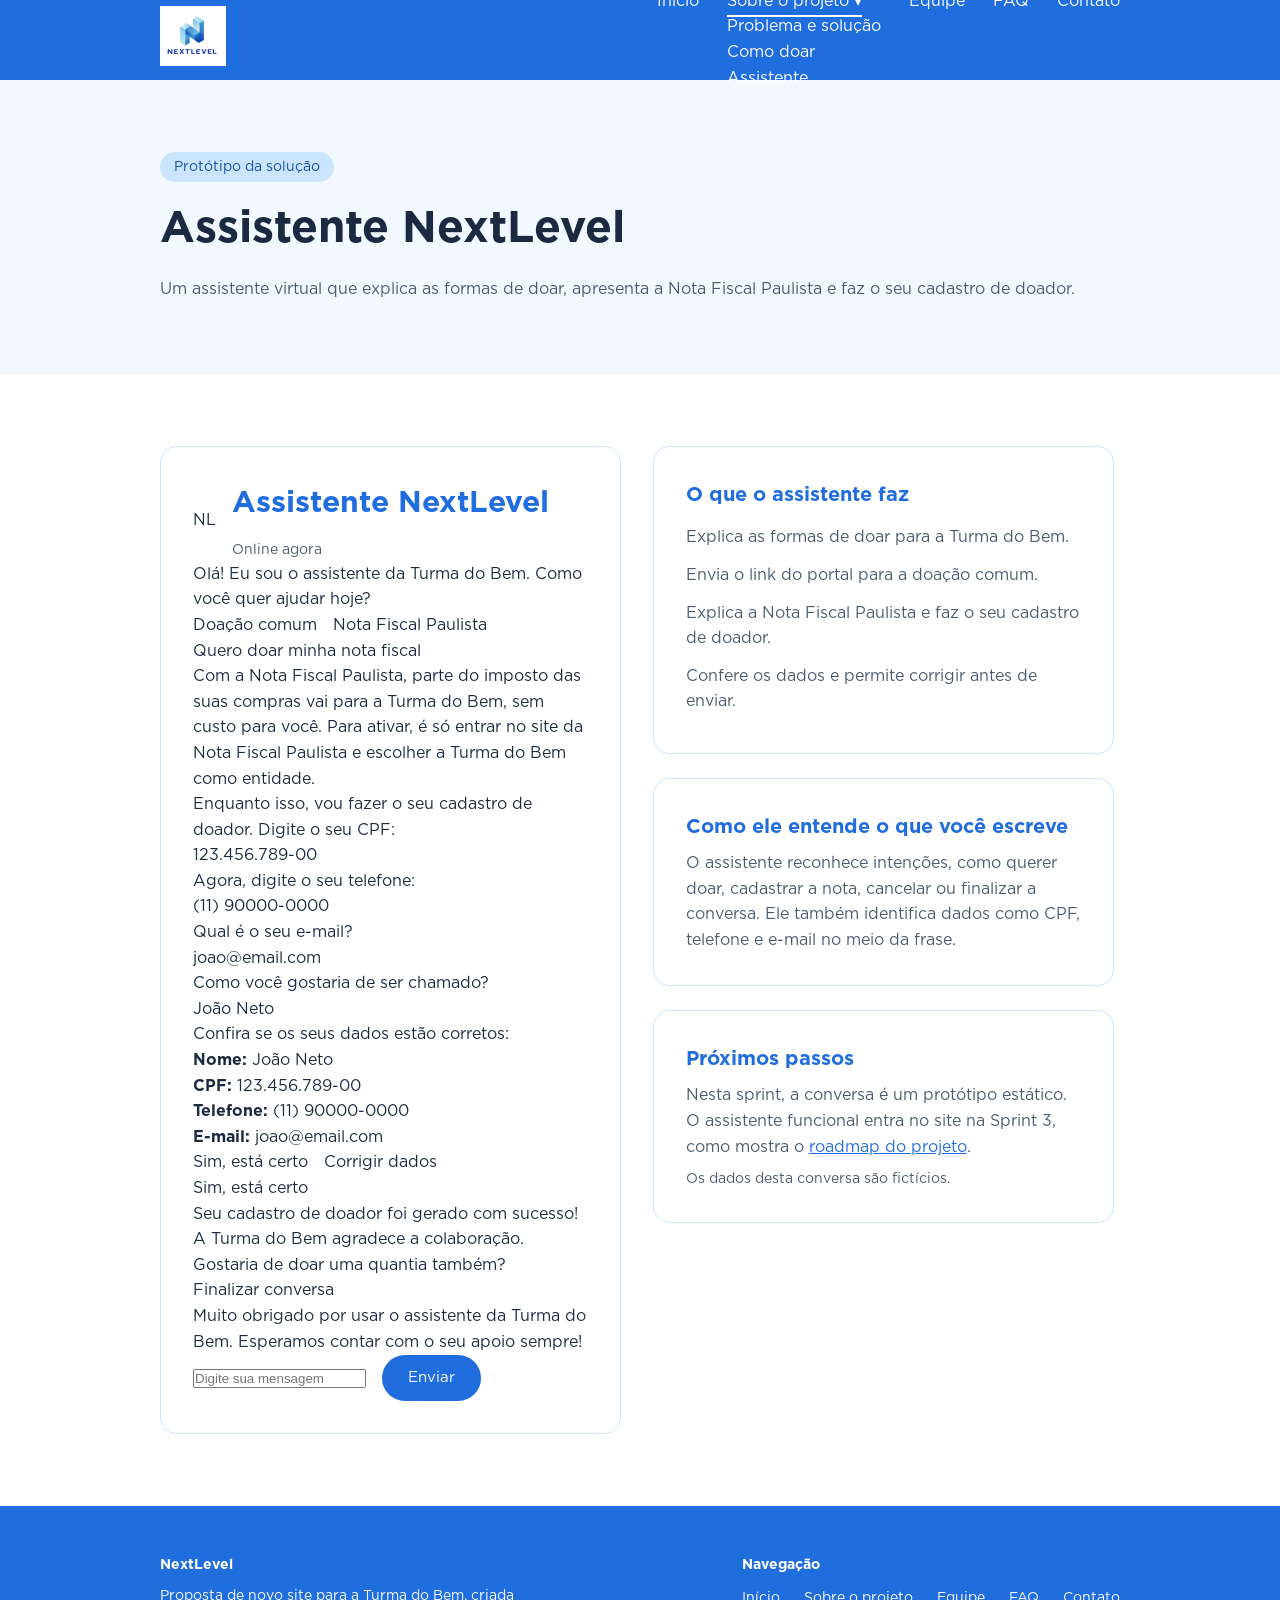
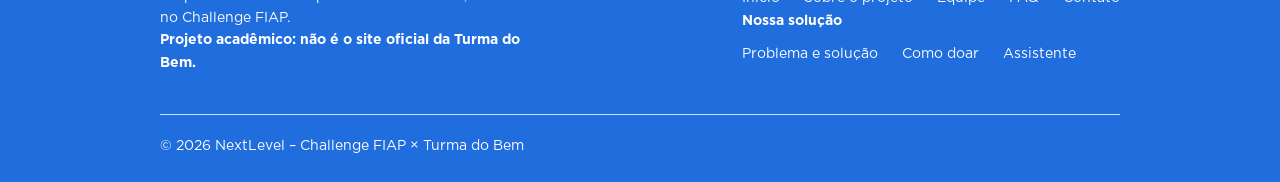
==== pages/assistente.html @ 5bed417e "adiciona página do assistente" ====
<!doctype html>
<html lang="pt-BR">
  <head>
    <meta charset="UTF-8" />
    <meta name="viewport" content="width=device-width, initial-scale=1.0" />
    <meta
      name="description"
      content="Protótipo do assistente NextLevel: explica a Nota Fiscal Paulista e faz o cadastro de doadores da Turma do Bem."
    />

    <link rel="stylesheet" href="../css/fonts.css" />
    <link rel="stylesheet" href="../css/style.css" />

    <title>Assistente | NextLevel</title>
  </head>

  <body>
    <!-- ----- CABEÇALHO ----- -->

    <header class="site-header">
      <div class="container header-content">
        <a href="../index.html" class="logo">
          <img
            src="../imagens/logo_nextlevel.png"
            alt="NextLevel - página inicial"
          />
        </a>

        <nav aria-label="Menu principal">
          <ul class="nav-list">
            <li><a href="../index.html">Início</a></li>
            <li class="submenu">
              <a href="sobre.html" class="active">Sobre o projeto &#9662;</a>
              <!-- Submenu -->
              <ul class="submenu-lista">
                <li><a href="problema-solucao.html">Problema e solução</a></li>
                <li><a href="como-doar.html">Como doar</a></li>
                <li><a href="assistente.html">Assistente</a></li>
              </ul>
            </li>
            <li><a href="integrantes.html">Equipe</a></li>
            <li><a href="faq.html">FAQ</a></li>
            <li><a href="contato.html">Contato</a></li>
          </ul>
        </nav>
      </div>
    </header>

    <!-- ------ CONTEÚDO PRINCIPAL ------ -->
    <main>
      <!-- Título da página -->

      <section class="section section-alt">
        <div class="container">
          <span class="tag">Protótipo da solução</span>
          <h1>Assistente NextLevel</h1>
          <p>
            Um assistente virtual que explica as formas de doar, apresenta a
            Nota Fiscal Paulista e faz o seu cadastro de doador.
          </p>
        </div>
      </section>

      <!-- Simulação da conversa -->

      <section class="section">
        <div class="container linha">
          <!-- Janela do chat  -->

          <article class="card chat col-2" aria-label="Simulação de conversa">
            <div class="chat-topo flex">
              <span class="chat-avatar" aria-hidden="true">NL</span>
              <div>
                <h2 class="chat-nome">Assistente NextLevel</h2>
                <p class="nota">Online agora</p>
              </div>
            </div>

            <ol class="chat-mensagens">
              <li class="msg msg-bot">
                Olá! Eu sou o assistente da Turma do Bem. Como você quer ajudar
                hoje?
              </li>
              <li class="chat-opcoes flex">
                <span class="opcao">Doação comum</span>
                <span class="opcao">Nota Fiscal Paulista</span>
              </li>
              <li class="msg msg-usuario">Quero doar minha nota fiscal</li>
              <li class="msg msg-bot">
                Com a Nota Fiscal Paulista, parte do imposto das suas compras vai
                para a Turma do Bem, sem custo para você. Para ativar, é só
                entrar no site da Nota Fiscal Paulista e escolher a Turma do Bem
                como entidade.
              </li>
              <li class="msg msg-bot">
                Enquanto isso, vou fazer o seu cadastro de doador. Digite o seu
                CPF:
              </li>
              <li class="msg msg-usuario">123.456.789-00</li>
              <li class="msg msg-bot">Agora, digite o seu telefone:</li>
              <li class="msg msg-usuario">(11) 90000-0000</li>
              <li class="msg msg-bot">Qual é o seu e-mail?</li>
              <li class="msg msg-usuario">joao@email.com</li>
              <li class="msg msg-bot">Como você gostaria de ser chamado?</li>
              <li class="msg msg-usuario">João Neto</li>
              <li class="msg msg-bot">
                Confira se os seus dados estão corretos:
                <ul class="msg-dados">
                  <li><strong>Nome:</strong> João Neto</li>
                  <li><strong>CPF:</strong> 123.456.789-00</li>
                  <li><strong>Telefone:</strong> (11) 90000-0000</li>
                  <li><strong>E-mail:</strong> joao@email.com</li>
                </ul>
              </li>
              <li class="chat-opcoes flex">
                <span class="opcao">Sim, está certo</span>
                <span class="opcao">Corrigir dados</span>
              </li>
              <li class="msg msg-usuario">Sim, está certo</li>
              <li class="msg msg-bot">
                Seu cadastro de doador foi gerado com sucesso! A Turma do Bem
                agradece a colaboração. Gostaria de doar uma quantia também?
              </li>
              <li class="msg msg-usuario">Finalizar conversa</li>
              <li class="msg msg-bot">
                Muito obrigado por usar o assistente da Turma do Bem. Esperamos
                contar com o seu apoio sempre!
              </li>
            </ol>

            <!-- Campo de mensagem (apenas visual nesta sprint) -->
            <div class="chat-campo flex">
              <input
                type="text"
                placeholder="Digite sua mensagem"
                aria-label="Digite sua mensagem"
              />
              <button type="button" class="btn btn-primary">Enviar</button>
            </div>
          </article>

          <!-- Explicação do assistente -->

          <aside class="col-2">
            <div class="card">
              <h3>O que o assistente faz</h3>
              <ul class="lista-simples">
                <li>Explica as formas de doar para a Turma do Bem.</li>
                <li>Envia o link do portal para a doação comum.</li>
                <li>
                  Explica a Nota Fiscal Paulista e faz o seu cadastro de doador.
                </li>
                <li>Confere os dados e permite corrigir antes de enviar.</li>
              </ul>
            </div>
            <div class="card">
              <h3>Como ele entende o que você escreve</h3>
              <p>
                O assistente reconhece intenções, como querer doar, cadastrar a
                nota, cancelar ou finalizar a conversa. Ele também identifica
                dados como CPF, telefone e e-mail no meio da frase.
              </p>
            </div>
            <div class="card">
              <h3>Próximos passos</h3>
              <p>
                Nesta sprint, a conversa é um protótipo estático. O assistente
                funcional entra no site na Sprint 3, como mostra o
                <a href="sobre.html">roadmap do projeto</a>.
              </p>
              <p class="nota">Os dados desta conversa são fictícios.</p>
            </div>
          </aside>
        </div>
      </section>
    </main>

    <!-- ----- RODAPÉ ----- -->

    <footer class="site-footer">
      <div class="container">
        <div class="footer-content">
          <div>
            <p class="footer-title">NextLevel</p>
            <p>
              Proposta de novo site para a Turma do Bem, criada no Challenge
              FIAP.<br />
              <strong
                >Projeto acadêmico: não é o site oficial da Turma do
                Bem.</strong
              >
            </p>
          </div>

          <nav aria-label="Links do rodapé" class="footer-nav">
            <div>
              <p class="footer-title">Navegação</p>
              <ul class="footer-links">
                <li><a href="../index.html">Início</a></li>
                <li><a href="sobre.html">Sobre o projeto</a></li>
                <li><a href="integrantes.html">Equipe</a></li>
                <li><a href="faq.html">FAQ</a></li>
                <li><a href="contato.html">Contato</a></li>
              </ul>
            </div>

            <div>
              <p class="footer-title">Nossa solução</p>
              <ul class="footer-links">
                <li><a href="problema-solucao.html">Problema e solução</a></li>
                <li><a href="como-doar.html">Como doar</a></li>
                <li><a href="assistente.html">Assistente</a></li>
              </ul>
            </div>
          </nav>
        </div>

        <p class="footer-bottom">
          &copy; 2026 NextLevel &ndash; Challenge FIAP &times; Turma do Bem
        </p>
      </div>
    </footer>
  </body>
</html>
---- css/fonts.css ----
@font-face {
    font-family: "Gotham";
    src: url("../fonts/Gotham-Medium.otf") format("opentype");
    font-weight: 500;
    font-style: normal;
}

@font-face {
    font-family: "Gotham";
    src: url("../fonts/Gotham-Book.otf") format("opentype");
    font-weight: 400;
    font-style: normal;
}


@font-face {
    font-family: "Gotham";
    src: url("../fonts/Gotham-Bold.otf") format("opentype");
    font-weight: 700;
    font-style: normal;
}
---- css/style.css ----
/* ==========================================================
   NextLevel – Challenge Turma do Bem (FIAP – Sprint 01)
   Folha de estilo principal (versão DESKTOP)

   Cores usadas (paleta do Figma):
   #206DDD  azul principal (header, rodapé, títulos, botões)
   #154EA3  azul escuro (botão com o mouse em cima)
   #CCE5FF  azul claro (bordas, etiquetas)
   #F2F8FF  azul bem claro (fundo de algumas seções)
   #1B2A41  texto principal
   #4A5A70  texto secundário

   Sumário:
   1. Base (reset, textos e títulos)
   2. Layout (container, seções, linhas e colunas)
   3. Componentes (botões, etiquetas, cards)
   4. Header e menu
   5. Footer
   6. Página inicial
   7. Sobre
   8. Integrantes
   9. FAQ
   10. Formulário (Contato)
   11. Páginas da solução (Problema e solução, Como doar e Assistente)
   12. Media queries (desktop ≥992px e ≥1300px)
   ========================================================== */


/* ---------- 1. Base ---------- */
* {
    margin: 0;
    padding: 0;
    box-sizing: border-box;
}

body {
    font-family: "Gotham", Arial, sans-serif;
    font-size: 16px;
    line-height: 1.6;
    color: #1B2A41;
    background-color: #FFFFFF;
}

h1 {
    font-size: 44px;
    margin-bottom: 12px;
}

h2 {
    font-size: 30px;
    color: #206DDD;
    margin-bottom: 12px;
}

h3 {
    font-size: 20px;
    color: #206DDD;
    margin-bottom: 8px;
}

p {
    color: #4A5A70;
}

a {
    color: #206DDD;
}

ul,
ol {
    list-style: none;
}

/* Texto de apoio abaixo dos títulos */
.subtitle {
    font-size: 18px;
    margin-bottom: 40px;
}

/* Texto pequeno (fontes, RM, observações) */
.nota {
    font-size: 14px;
    margin-top: 8px;
}


/* ---------- 2. Layout ---------- */
.container {
    width: 90%;
    margin: 0 auto;
}

.section {
    padding: 72px 0;
}

.section-alt {
    background-color: #F2F8FF;
}

/* Linha: coloca os itens lado a lado e quebra para baixo quando não cabem */
.linha {
    display: flex;
    flex-wrap: wrap;
    gap: 32px;
}

/* Colunas: largura de cada item dentro da .linha */
.col-2 {
    width: 48%; /* 2 por linha */
}

.col-3 {
    width: 31%; /* 3 por linha */
}

.col-4 {
    width: 22%; /* 4 por linha */
}

/* Itens lado a lado (botões, etiquetas, foto + nome) */
.flex {
    display: flex;
    align-items: center;
    gap: 16px;
}


/* ---------- 3. Componentes ---------- */

/* Botões */
.btn {
    display: inline-block;
    padding: 12px 24px;
    border-radius: 30px;
    border: 2px solid #206DDD;
    font-family: "Gotham", Arial, sans-serif;
    font-size: 15px;
    text-decoration: none;
    cursor: pointer;
}

.btn-primary {
    background-color: #206DDD;
    color: #FFFFFF;
}

.btn-primary:hover {
    background-color: #154EA3;
}

.btn-secondary {
    background-color: #FFFFFF;
    color: #206DDD;
}

.btn-secondary:hover {
    background-color: #CCE5FF;
}

/* Etiqueta pequena (categorias, sprints, tecnologias) */
.tag {
    display: inline-block;
    padding: 4px 14px;
    border-radius: 30px;
    background-color: #CCE5FF;
    color: #154EA3;
    font-size: 14px;
    margin-bottom: 12px;
}

/* Card: um único estilo para todos os blocos com borda */
.card {
    background-color: #FFFFFF;
    border: 1px solid #CCE5FF;
    border-radius: 16px;
    padding: 32px;
}

/* Card com borda azul (sprint atual no roadmap) */
.card-destaque {
    border: 2px solid #206DDD;
}

/* Card com lista separada por linhas (página Sobre) */
.card-lista h3 {
    padding-bottom: 16px;
    border-bottom: 2px solid #206DDD;
}

.card-lista li {
    padding: 14px 0;
    border-bottom: 1px solid #CCE5FF;
}

/* Número em destaque dentro dos cards */
.numero {
    display: block;
    font-size: 40px;
    font-weight: 700;
    color: #206DDD;
}


/* ---------- 4. Header e menu ---------- */
.site-header {
    background-color: #206DDD;
}

.header-content {
    display: flex;
    align-items: center;
    justify-content: space-between;
    height: 80px;
}

.logo img {
    height: 60px;
}

.nav-list {
    display: flex;
    gap: 28px;
}

.nav-list a {
    color: #FFFFFF;
    text-decoration: none;
    padding: 6px 0;
}

/* Link com o mouse em cima e link da página atual (.active) */
.nav-list a:hover,
.nav-list a.active {
    border-bottom: 2px solid #FFFFFF;
}


/* ---------- 5. Footer ---------- */
.site-footer {
    background-color: #206DDD;
    color: #FFFFFF;
    padding: 48px 0 24px;
}

.site-footer p {
    color: #FFFFFF;
    font-size: 14px;
}

.footer-content {
    display: flex;
    justify-content: space-between;
}

/* Texto de apresentação do rodapé */
.footer-content p {
    width: 360px;
}

.footer-title {
    font-weight: 700;
    margin-bottom: 8px;
}

.footer-links {
    display: flex;
    gap: 24px;
}

.footer-links a {
    color: #FFFFFF;
    text-decoration: none;
    font-size: 14px;
}

.footer-links a:hover {
    text-decoration: underline;
}

.footer-bottom {
    margin-top: 40px;
    padding-top: 20px;
    border-top: 1px solid #CCE5FF;
}


/* ---------- 6. Página inicial ---------- */
.hero {
    background-color: #F2F8FF;
    padding: 96px 0;
}

.hero .linha {
    align-items: center;
}

.hero h1 {
    font-size: 52px;
    line-height: 1.2;
    margin-bottom: 20px;
}

.hero h1 span {
    color: #206DDD;
}

/* Bolinha azul com o número de cada passo */
.passo {
    display: inline-block;
    width: 36px;
    height: 36px;
    line-height: 36px;
    text-align: center;
    border-radius: 50%;
    background-color: #206DDD;
    color: #FFFFFF;
    font-weight: 700;
    margin-bottom: 16px;
}

/* Faixa azul de chamada para doação */
.cta-box {
    display: flex;
    align-items: center;
    justify-content: space-between;
    gap: 40px;
    background-color: #206DDD;
    border-radius: 16px;
    padding: 56px;
}

.cta-box h2,
.cta-box p {
    color: #FFFFFF;
}

.cta-box .btn-primary {
    background-color: #FFFFFF;
    color: #206DDD;
    white-space: nowrap;
}


/* ---------- 7. Sobre ---------- */
.about-block {
    align-items: center;
    margin-bottom: 72px;
}

.about-block p {
    margin-bottom: 16px;
}


/* ---------- 8. Integrantes ---------- */
.member-photo {
    width: 88px;
    height: 88px;
    border-radius: 50%;
    object-fit: cover;
    flex-shrink: 0;
}

dt {
    font-weight: 700;
    font-size: 14px;
    margin-top: 16px;
}

dd {
    color: #4A5A70;
    margin-bottom: 16px;
}


/* ---------- 9. FAQ ---------- */
.faq-list {
    width: 860px;
    margin: 0 auto;
}

.faq-item {
    border: 1px solid #CCE5FF;
    border-radius: 8px;
    margin-bottom: 12px;
}

.faq-item summary {
    cursor: pointer;
    padding: 20px 24px;
    font-weight: 500;
}

.faq-item p {
    padding: 0 24px 20px;
}


/* ---------- 10. Formulário (Contato) ---------- */
.form-group {
    display: flex;
    flex-direction: column;
    margin-bottom: 20px;
}

.form-group label {
    font-size: 14px;
    margin-bottom: 6px;
}

.form-group input,
.form-group select,
.form-group textarea {
    font-family: "Gotham", Arial, sans-serif;
    font-size: 15px;
    padding: 10px 10px;
    border: 1px solid #CCE5FF;
    border-radius: 8px;
    background-color: #FFFFFF;
}

.form-group textarea {
    height: 140px;
}

/* Cards empilhados na coluna lateral */
aside .card {
    margin-bottom: 24px;
}


/* ---------- 11. Páginas da solução (Problema e solução, Como doar e Assistente) ---------- */

/* Botão dentro dos cards de doação */
.botao-card {
    margin-top: 20px;
}

/* Lista simples dentro dos cards */
.lista-simples li {
    padding: 6px 0;
    color: #4A5A70;
}

/* Jornada do doador (página Problema e solução) */
.jornada li {
    display: flex;
    align-items: center;
    gap: 12px;
    padding: 10px 0;
    border-bottom: 1px solid #CCE5FF;
    color: #4A5A70;
}

.jornada .passo {
    margin-bottom: 0;
    flex-shrink: 0;
}

/* Passo cinza: o caminho do site atual */
.passo-cinza {
    background-color: #4A5A70;
}


/* ---------- 12. Media queries (somente desktop nesta sprint) ---------- */

/* Laptops e desktops (≥992px) */
@media (min-width: 992px) {
    .container {
        width: 960px;
    }
}

/* Telas grandes (≥1300px): mais largura e respiro */
@media (min-width: 1300px) {
    .container {
        width: 1240px;
    }

    .section {
        padding: 96px 0;
    }
}
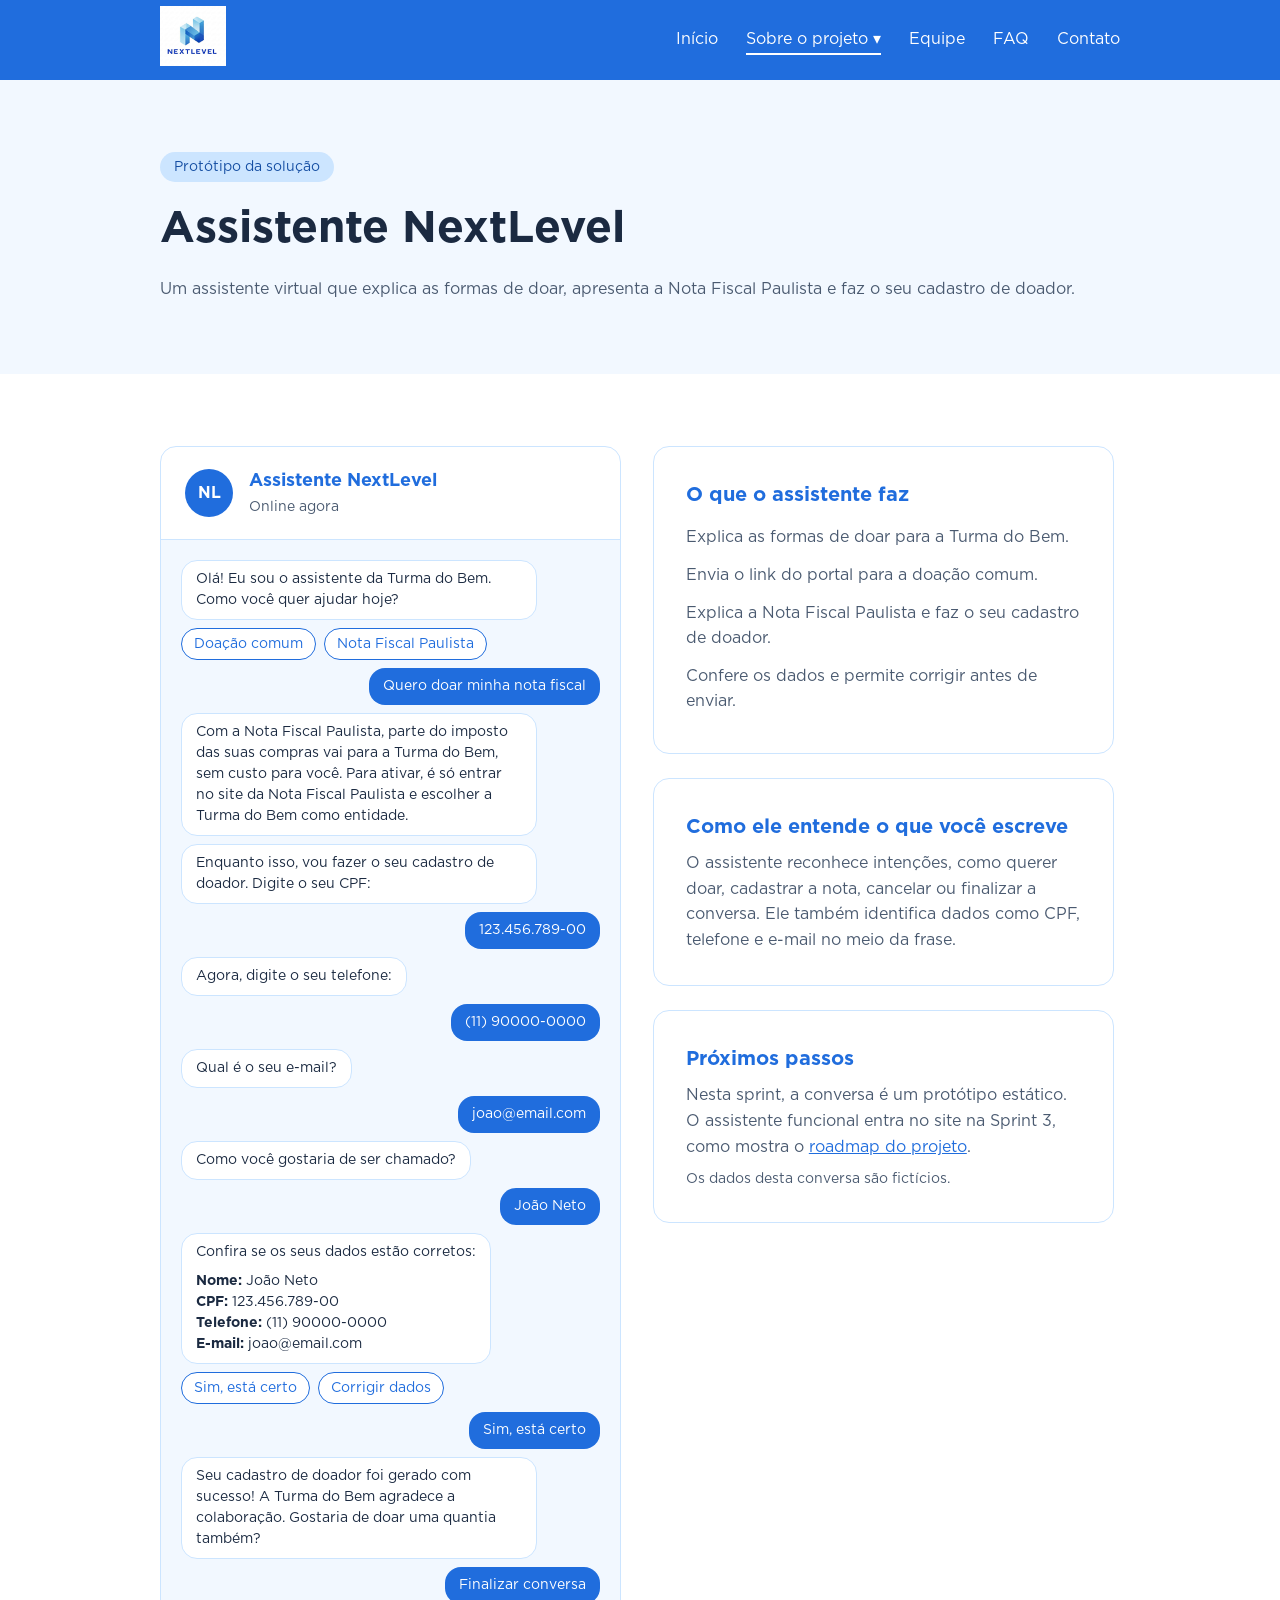
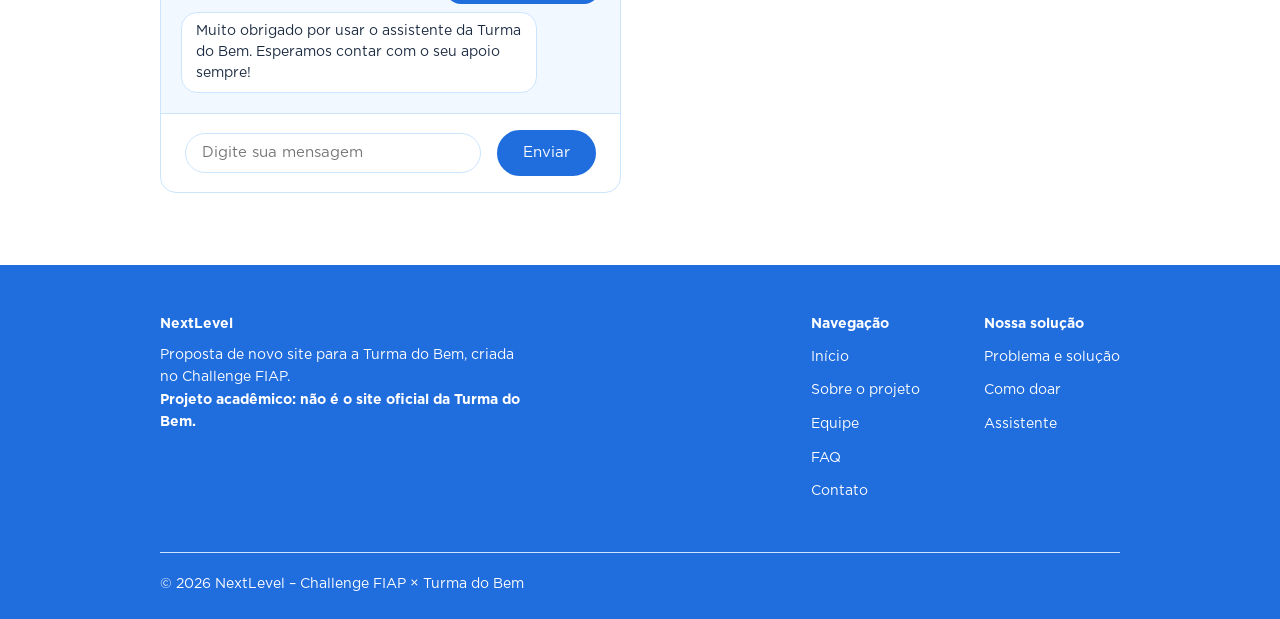
==== commit bcd4a837: "fix: corrige botão e script do menu hambúrguer" ====
--- a/pages/assistente.html
+++ b/pages/assistente.html
@@ -12,6 +12,7 @@
     <link rel="stylesheet" href="../css/style.css" />
 
     <title>Assistente | NextLevel</title>
+    <script src="../js/menu.js" defer></script>
   </head>
 
   <body>
@@ -26,7 +27,18 @@
           />
         </a>
 
-        <nav aria-label="Menu principal">
+        <!-- Botão do menu hambúrguer: aparece só em telas menores (JS em js/menu.js) -->
+        <button
+          class="menu-toggle"
+          type="button"
+          aria-label="Abrir menu"
+        >
+          <span class="menu-toggle-barra"></span>
+          <span class="menu-toggle-barra"></span>
+          <span class="menu-toggle-barra"></span>
+        </button>
+
+        <nav class="menu-principal" aria-label="Menu principal">
           <ul class="nav-list">
             <li><a href="../index.html">Início</a></li>
             <li class="submenu">
--- a/css/style.css
+++ b/css/style.css
@@ -1,6 +1,6 @@
 /* ==========================================================
-   NextLevel – Challenge Turma do Bem (FIAP – Sprint 01)
-   Folha de estilo principal (versão DESKTOP)
+   NextLevel – Challenge Turma do Bem (FIAP – Sprint 02)
+   Folha de estilo principal (responsiva: desktop, tablet e celular)
 
    Cores usadas (paleta do Figma):
    #206DDD  azul principal (header, rodapé, títulos, botões)
@@ -22,11 +22,18 @@
    9. FAQ
    10. Formulário (Contato)
    11. Páginas da solução (Problema e solução, Como doar e Assistente)
-   12. Media queries (desktop ≥992px e ≥1300px)
+   12. Media queries (tablet ≤991px, celular ≤767px e ≤480px, desktop ≥992px e ≥1300px)
    ========================================================== */
 
 
 /* ---------- 1. Base ---------- */
+
+/* Tamanho base: 100% = 16px. Todo o site usa rem, então mudar este valor
+   nas media queries ajusta fontes e espaçamentos de uma vez só */
+html {
+    font-size: 100%;
+}
+
 * {
     margin: 0;
     padding: 0;
@@ -35,27 +42,27 @@
 
 body {
     font-family: "Gotham", Arial, sans-serif;
-    font-size: 16px;
+    font-size: 1rem;
     line-height: 1.6;
     color: #1B2A41;
     background-color: #FFFFFF;
 }
 
 h1 {
-    font-size: 44px;
-    margin-bottom: 12px;
+    font-size: 2.75rem;
+    margin-bottom: 0.75rem;
 }
 
 h2 {
-    font-size: 30px;
-    color: #206DDD;
-    margin-bottom: 12px;
+    font-size: 1.875rem;
+    color: #206DDD;
+    margin-bottom: 0.75rem;
 }
 
 h3 {
-    font-size: 20px;
-    color: #206DDD;
-    margin-bottom: 8px;
+    font-size: 1.25rem;
+    color: #206DDD;
+    margin-bottom: 0.5rem;
 }
 
 p {
@@ -71,16 +78,16 @@
     list-style: none;
 }
 
-/* Texto de apoio abaixo dos títulos */
+/* Texto de apoio (texto embaixo dos títulos) */
 .subtitle {
-    font-size: 18px;
-    margin-bottom: 40px;
+    font-size: 1.125rem;
+    margin-bottom: 2.5rem;
 }
 
 /* Texto pequeno (fontes, RM, observações) */
 .nota {
-    font-size: 14px;
-    margin-top: 8px;
+    font-size: 0.875rem;
+    margin-top: 0.5rem;
 }
 
 
@@ -91,7 +98,7 @@
 }
 
 .section {
-    padding: 72px 0;
+    padding: 4.5rem 0;
 }
 
 .section-alt {
@@ -102,40 +109,40 @@
 .linha {
     display: flex;
     flex-wrap: wrap;
-    gap: 32px;
+    gap: 2rem;
 }
 
 /* Colunas: largura de cada item dentro da .linha */
 .col-2 {
-    width: 48%; /* 2 por linha */
+    width: 48%; 
 }
 
 .col-3 {
-    width: 31%; /* 3 por linha */
+    width: 31%; 
 }
 
 .col-4 {
-    width: 22%; /* 4 por linha */
-}
-
-/* Itens lado a lado (botões, etiquetas, foto + nome) */
+    width: 22%;
+}
+
+/* Itens lado a lado  */
 .flex {
     display: flex;
     align-items: center;
-    gap: 16px;
+    gap: 1rem;
 }
 
 
 /* ---------- 3. Componentes ---------- */
 
-/* Botões */
+
 .btn {
     display: inline-block;
-    padding: 12px 24px;
+    padding: 0.75rem 1.5rem;
     border-radius: 30px;
     border: 2px solid #206DDD;
     font-family: "Gotham", Arial, sans-serif;
-    font-size: 15px;
+    font-size: 0.9375rem;
     text-decoration: none;
     cursor: pointer;
 }
@@ -158,51 +165,51 @@
     background-color: #CCE5FF;
 }
 
-/* Etiqueta pequena (categorias, sprints, tecnologias) */
+/* Etiqueta pequena */
 .tag {
     display: inline-block;
-    padding: 4px 14px;
+    padding: 0.25rem 0.875rem;
     border-radius: 30px;
     background-color: #CCE5FF;
     color: #154EA3;
-    font-size: 14px;
-    margin-bottom: 12px;
-}
-
-/* Card: um único estilo para todos os blocos com borda */
+    font-size: 0.875rem;
+    margin-bottom: 0.75rem;
+}
+
+/* Card.*/
 .card {
     background-color: #FFFFFF;
     border: 1px solid #CCE5FF;
     border-radius: 16px;
-    padding: 32px;
-}
-
-/* Card com borda azul (sprint atual no roadmap) */
+    padding: 2rem;
+}
+
+/* Card */
 .card-destaque {
     border: 2px solid #206DDD;
 }
 
-/* Card com lista separada por linhas (página Sobre) */
+/* Card*/
 .card-lista h3 {
-    padding-bottom: 16px;
+    padding-bottom: 1rem;
     border-bottom: 2px solid #206DDD;
 }
 
 .card-lista li {
-    padding: 14px 0;
+    padding: 0.875rem 0;
     border-bottom: 1px solid #CCE5FF;
 }
 
 /* Número em destaque dentro dos cards */
 .numero {
     display: block;
-    font-size: 40px;
+    font-size: 2.5rem;
     font-weight: 700;
     color: #206DDD;
 }
 
 
-/* ---------- 4. Header e menu ---------- */
+/* -- 4. Header e menu ----- */
 .site-header {
     background-color: #206DDD;
 }
@@ -211,22 +218,22 @@
     display: flex;
     align-items: center;
     justify-content: space-between;
-    height: 80px;
+    height: 5rem;
 }
 
 .logo img {
-    height: 60px;
+    height: 3.75rem;
 }
 
 .nav-list {
     display: flex;
-    gap: 28px;
+    gap: 1.75rem;
 }
 
 .nav-list a {
     color: #FFFFFF;
     text-decoration: none;
-    padding: 6px 0;
+    padding: 0.375rem 0;
 }
 
 /* Link com o mouse em cima e link da página atual (.active) */
@@ -235,17 +242,69 @@
     border-bottom: 2px solid #FFFFFF;
 }
 
+/* Submenu de "Sobre o projeto" */
+.submenu {
+    position: relative; /* o submenu se posiciona a partir deste item */
+}
+
+.submenu-lista {
+    display: none; /* esconde até o mouse ficar em cima */
+    position: absolute; /* flutua sobre a página sem empurrar o conteúdo */
+    top: 100%; /* logo abaixo de "Sobre o projeto" */
+    left: 0;
+    width: 12.5rem;
+    padding: 0.5rem 0;
+    background-color: #FFFFFF;
+    border: 1px solid #CCE5FF;
+    border-radius: 8px;
+    box-shadow: 0 4px 12px rgba(27, 42, 65, 0.15);
+}
+
+.submenu:hover .submenu-lista {
+    display: block;
+}
+
+.submenu-lista a {
+    display: block;
+    padding: 0.5rem 1rem;
+    color: #206DDD;
+}
+
+.submenu-lista a:hover {
+    border-bottom: none;
+    background-color: #F2F8FF;
+}
+
+/* Botão do menu hambúrguer: escondido no desktop (aparece nas media queries) */
+.menu-toggle {
+    display: none;
+    flex-direction: column;
+    gap: 0.3rem;
+    padding: 0.5rem;
+    background: none;
+    border: none;
+    cursor: pointer;
+}
+
+/* As três barrinhas do ícone */
+.menu-toggle-barra {
+    width: 1.75rem;
+    height: 0.2rem;
+    background-color: #FFFFFF;
+    border-radius: 2px;
+}
+
 
 /* ---------- 5. Footer ---------- */
 .site-footer {
     background-color: #206DDD;
     color: #FFFFFF;
-    padding: 48px 0 24px;
+    padding: 3rem 0 1.5rem;
 }
 
 .site-footer p {
     color: #FFFFFF;
-    font-size: 14px;
+    font-size: 0.875rem;
 }
 
 .footer-content {
@@ -255,23 +314,34 @@
 
 /* Texto de apresentação do rodapé */
 .footer-content p {
-    width: 360px;
+    width: 22.5rem;
 }
 
 .footer-title {
     font-weight: 700;
-    margin-bottom: 8px;
-}
-
-.footer-links {
-    display: flex;
-    gap: 24px;
+    margin-bottom: 0.5rem;
+}
+
+/* Duas colunas de links: Navegação e Nossa solução */
+.footer-nav {
+    display: flex;
+    gap: 4rem;
+}
+
+/* Títulos das colunas*/
+.footer-nav p {
+    width: auto;
+}
+
+/* Links um embaixo do outro */
+.footer-links li {
+    margin-bottom: 0.5rem;
 }
 
 .footer-links a {
     color: #FFFFFF;
     text-decoration: none;
-    font-size: 14px;
+    font-size: 0.875rem;
 }
 
 .footer-links a:hover {
@@ -279,8 +349,8 @@
 }
 
 .footer-bottom {
-    margin-top: 40px;
-    padding-top: 20px;
+    margin-top: 2.5rem;
+    padding-top: 1.25rem;
     border-top: 1px solid #CCE5FF;
 }
 
@@ -288,7 +358,7 @@
 /* ---------- 6. Página inicial ---------- */
 .hero {
     background-color: #F2F8FF;
-    padding: 96px 0;
+    padding: 6rem 0;
 }
 
 .hero .linha {
@@ -296,27 +366,27 @@
 }
 
 .hero h1 {
-    font-size: 52px;
+    font-size: 3.25rem;
     line-height: 1.2;
-    margin-bottom: 20px;
+    margin-bottom: 1.25rem;
 }
 
 .hero h1 span {
     color: #206DDD;
 }
 
-/* Bolinha azul com o número de cada passo */
+/* Bolinha azul  */
 .passo {
     display: inline-block;
-    width: 36px;
-    height: 36px;
-    line-height: 36px;
+    width: 2.25rem;
+    height: 2.25rem;
+    line-height: 2.25rem;
     text-align: center;
     border-radius: 50%;
     background-color: #206DDD;
     color: #FFFFFF;
     font-weight: 700;
-    margin-bottom: 16px;
+    margin-bottom: 1rem;
 }
 
 /* Faixa azul de chamada para doação */
@@ -324,10 +394,10 @@
     display: flex;
     align-items: center;
     justify-content: space-between;
-    gap: 40px;
+    gap: 2.5rem;
     background-color: #206DDD;
     border-radius: 16px;
-    padding: 56px;
+    padding: 3.5rem;
 }
 
 .cta-box h2,
@@ -345,18 +415,18 @@
 /* ---------- 7. Sobre ---------- */
 .about-block {
     align-items: center;
-    margin-bottom: 72px;
+    margin-bottom: 4.5rem;
 }
 
 .about-block p {
-    margin-bottom: 16px;
+    margin-bottom: 1rem;
 }
 
 
 /* ---------- 8. Integrantes ---------- */
 .member-photo {
-    width: 88px;
-    height: 88px;
+    width: 5.5rem;
+    height: 5.5rem;
     border-radius: 50%;
     object-fit: cover;
     flex-shrink: 0;
@@ -364,36 +434,36 @@
 
 dt {
     font-weight: 700;
-    font-size: 14px;
-    margin-top: 16px;
+    font-size: 0.875rem;
+    margin-top: 1rem;
 }
 
 dd {
     color: #4A5A70;
-    margin-bottom: 16px;
+    margin-bottom: 1rem;
 }
 
 
 /* ---------- 9. FAQ ---------- */
 .faq-list {
-    width: 860px;
+    width: 53.75rem;
     margin: 0 auto;
 }
 
 .faq-item {
     border: 1px solid #CCE5FF;
     border-radius: 8px;
-    margin-bottom: 12px;
+    margin-bottom: 0.75rem;
 }
 
 .faq-item summary {
     cursor: pointer;
-    padding: 20px 24px;
+    padding: 1.25rem 1.5rem;
     font-weight: 500;
 }
 
 .faq-item p {
-    padding: 0 24px 20px;
+    padding: 0 1.5rem 1.25rem;
 }
 
 
@@ -401,32 +471,32 @@
 .form-group {
     display: flex;
     flex-direction: column;
-    margin-bottom: 20px;
+    margin-bottom: 1.25rem;
 }
 
 .form-group label {
-    font-size: 14px;
-    margin-bottom: 6px;
+    font-size: 0.875rem;
+    margin-bottom: 0.375rem;
 }
 
 .form-group input,
 .form-group select,
 .form-group textarea {
     font-family: "Gotham", Arial, sans-serif;
-    font-size: 15px;
-    padding: 10px 10px;
+    font-size: 0.9375rem;
+    padding: 0.625rem 0.625rem;
     border: 1px solid #CCE5FF;
     border-radius: 8px;
     background-color: #FFFFFF;
 }
 
 .form-group textarea {
-    height: 140px;
+    height: 8.75rem;
 }
 
 /* Cards empilhados na coluna lateral */
 aside .card {
-    margin-bottom: 24px;
+    margin-bottom: 1.5rem;
 }
 
 
@@ -434,12 +504,12 @@
 
 /* Botão dentro dos cards de doação */
 .botao-card {
-    margin-top: 20px;
+    margin-top: 1.25rem;
 }
 
 /* Lista simples dentro dos cards */
 .lista-simples li {
-    padding: 6px 0;
+    padding: 0.375rem 0;
     color: #4A5A70;
 }
 
@@ -447,8 +517,8 @@
 .jornada li {
     display: flex;
     align-items: center;
-    gap: 12px;
-    padding: 10px 0;
+    gap: 0.75rem;
+    padding: 0.625rem 0;
     border-bottom: 1px solid #CCE5FF;
     color: #4A5A70;
 }
@@ -463,23 +533,252 @@
     background-color: #4A5A70;
 }
 
-
-/* ---------- 12. Media queries (somente desktop nesta sprint) ---------- */
-
-/* Laptops e desktops (≥992px) */
+/* Janela do chat: o card sem espaçamento interno */
+.chat {
+    padding: 0;
+}
+
+/* Topo do chat: ícone + nome do assistente */
+.chat-topo {
+    padding: 1.25rem 1.5rem;
+    border-bottom: 1px solid #CCE5FF;
+}
+
+/* Ícone do assistente: círculo azul com as iniciais NL */
+.chat-avatar {
+    display: inline-block;
+    width: 3rem;
+    height: 3rem;
+    line-height: 3rem;
+    text-align: center;
+    border-radius: 50%;
+    background-color: #206DDD;
+    color: #FFFFFF;
+    font-weight: 700;
+    flex-shrink: 0;
+}
+
+.chat-nome {
+    font-size: 1.125rem;
+    margin-bottom: 0;
+}
+
+.chat-topo .nota {
+    margin-top: 0;
+}
+
+/* Área das mensagens: uma embaixo da outra, cada uma do tamanho do texto */
+.chat-mensagens {
+    display: flex;
+    flex-direction: column; /* empilha as mensagens */
+    align-items: flex-start; /* cada balão fica do tamanho do seu texto */
+    gap: 0.5rem;
+    padding: 1.25rem;
+    background-color: #F2F8FF;
+}
+
+/* Balão de mensagem */
+.msg {
+    padding: 0.5rem 0.875rem;
+    border-radius: 16px;
+    font-size: 0.875rem;
+    line-height: 1.5;
+}
+
+/* Mensagens do assistente: sobra sempre um espaço à direita */
+.msg-bot {
+    margin-right: 15%;
+}
+
+/* Mensagem do assistente */
+.msg-bot {
+    background-color: #FFFFFF;
+    border: 1px solid #CCE5FF;
+    color: #1B2A41;
+}
+
+/* Mensagem do usuário */
+.msg-usuario {
+    background-color: #206DDD;
+    color: #FFFFFF;
+    margin-left: auto;
+}
+
+/* Resumo dos dados dentro da mensagem */
+.msg-dados {
+    margin-top: 0.5rem;
+}
+
+/* Botões de resposta rápida */
+.chat-opcoes {
+    gap: 0.5rem;
+}
+
+.opcao {
+    padding: 0.25rem 0.75rem;
+    border: 1px solid #206DDD;
+    border-radius: 30px;
+    background-color: #FFFFFF;
+    color: #206DDD;
+    font-size: 0.875rem;
+}
+
+/* Campo de mensagem (apenas visual nesta sprint) */
+.chat-campo {
+    padding: 1rem 1.5rem;
+    border-top: 1px solid #CCE5FF;
+}
+
+.chat-campo input {
+    width: 100%;
+    padding: 0.625rem 1rem;
+    border: 1px solid #CCE5FF;
+    border-radius: 30px;
+    font-family: "Gotham", Arial, sans-serif;
+    font-size: 0.9375rem;
+}
+
+
+/* ---------- 12. Media queries ---------- */
+
+/* Tablet e celular (até 991px): menu hambúrguer + layout de tablet */
+@media (max-width: 991px) {
+    .header-content {
+        flex-wrap: wrap; /* permite o menu descer para a linha de baixo */
+        height: auto;
+        min-height: 5rem;
+        padding: 0.625rem 0;
+    }
+
+    .menu-toggle {
+        display: flex;
+    }
+
+    /* Menu fechado por padrão; ocupa a largura toda quando aberto */
+    .menu-principal {
+        display: none;
+        width: 100%;
+        padding-bottom: 1rem;
+    }
+
+    .menu-principal.menu-aberto {
+        display: block;
+    }
+
+    .nav-list {
+        flex-direction: column;
+        gap: 0;
+    }
+
+    .nav-list a {
+        display: block;
+        padding: 0.75rem 0;
+    }
+
+    /* No toque não existe hover: o submenu aparece sempre, recuado */
+    .submenu-lista {
+        display: block;
+        position: static;
+        width: auto;
+        padding: 0 0 0 1rem;
+        background-color: transparent;
+        border: none;
+        box-shadow: none;
+    }
+
+    .submenu-lista a {
+        color: #FFFFFF;
+        padding: 0.625rem 0;
+    }
+
+    .submenu-lista a:hover {
+        background-color: transparent;
+    }
+
+    /* Layout de tablet: tudo um pouco menor e duas colunas por linha */
+    html {
+        font-size: 93.75%; /* 15px: todos os rem diminuem juntos */
+    }
+
+    .col-2,
+    .col-3,
+    .col-4 {
+        width: 47%;
+    }
+
+    /* Faixa de doação e rodapé: um item embaixo do outro */
+    .cta-box,
+    .footer-content {
+        flex-direction: column;
+        align-items: flex-start;
+    }
+
+    .footer-content {
+        gap: 2rem;
+    }
+
+    .footer-content p,
+    .faq-list {
+        width: auto;
+    }
+}
+
+/* Celular (até 767px): uma coluna */
+@media (max-width: 767px) {
+    html {
+        font-size: 90%; /* 14,4px */
+    }
+
+    .col-2,
+    .col-3,
+    .col-4 {
+        width: 100%;
+    }
+
+    h1,
+    .hero h1 {
+        font-size: 2.25rem;
+    }
+
+    .section,
+    .hero {
+        padding: 3rem 0;
+    }
+
+    .cta-box {
+        padding: 1.75rem 1.5rem;
+    }
+
+    /* Itens lado a lado podem descer para a linha de baixo */
+    .flex,
+    .footer-nav {
+        flex-wrap: wrap;
+    }
+}
+
+/* Celulares pequenos (até 480px): botões com a largura toda */
+@media (max-width: 480px) {
+    .flex .btn,
+    .cta-box .btn {
+        width: 100%;
+        text-align: center;
+    }
+}
+
+/* desktops (≥992px) */
 @media (min-width: 992px) {
     .container {
-        width: 960px;
-    }
-}
-
-/* Telas grandes (≥1300px): mais largura e respiro */
+        width: 60rem;
+    }
+}
+
+/* Telas grandes (≥1300px */
 @media (min-width: 1300px) {
     .container {
-        width: 1240px;
+        width: 77.5rem;
     }
 
     .section {
-        padding: 96px 0;
-    }
-}
+        padding: 6rem 0;
+    }
+}
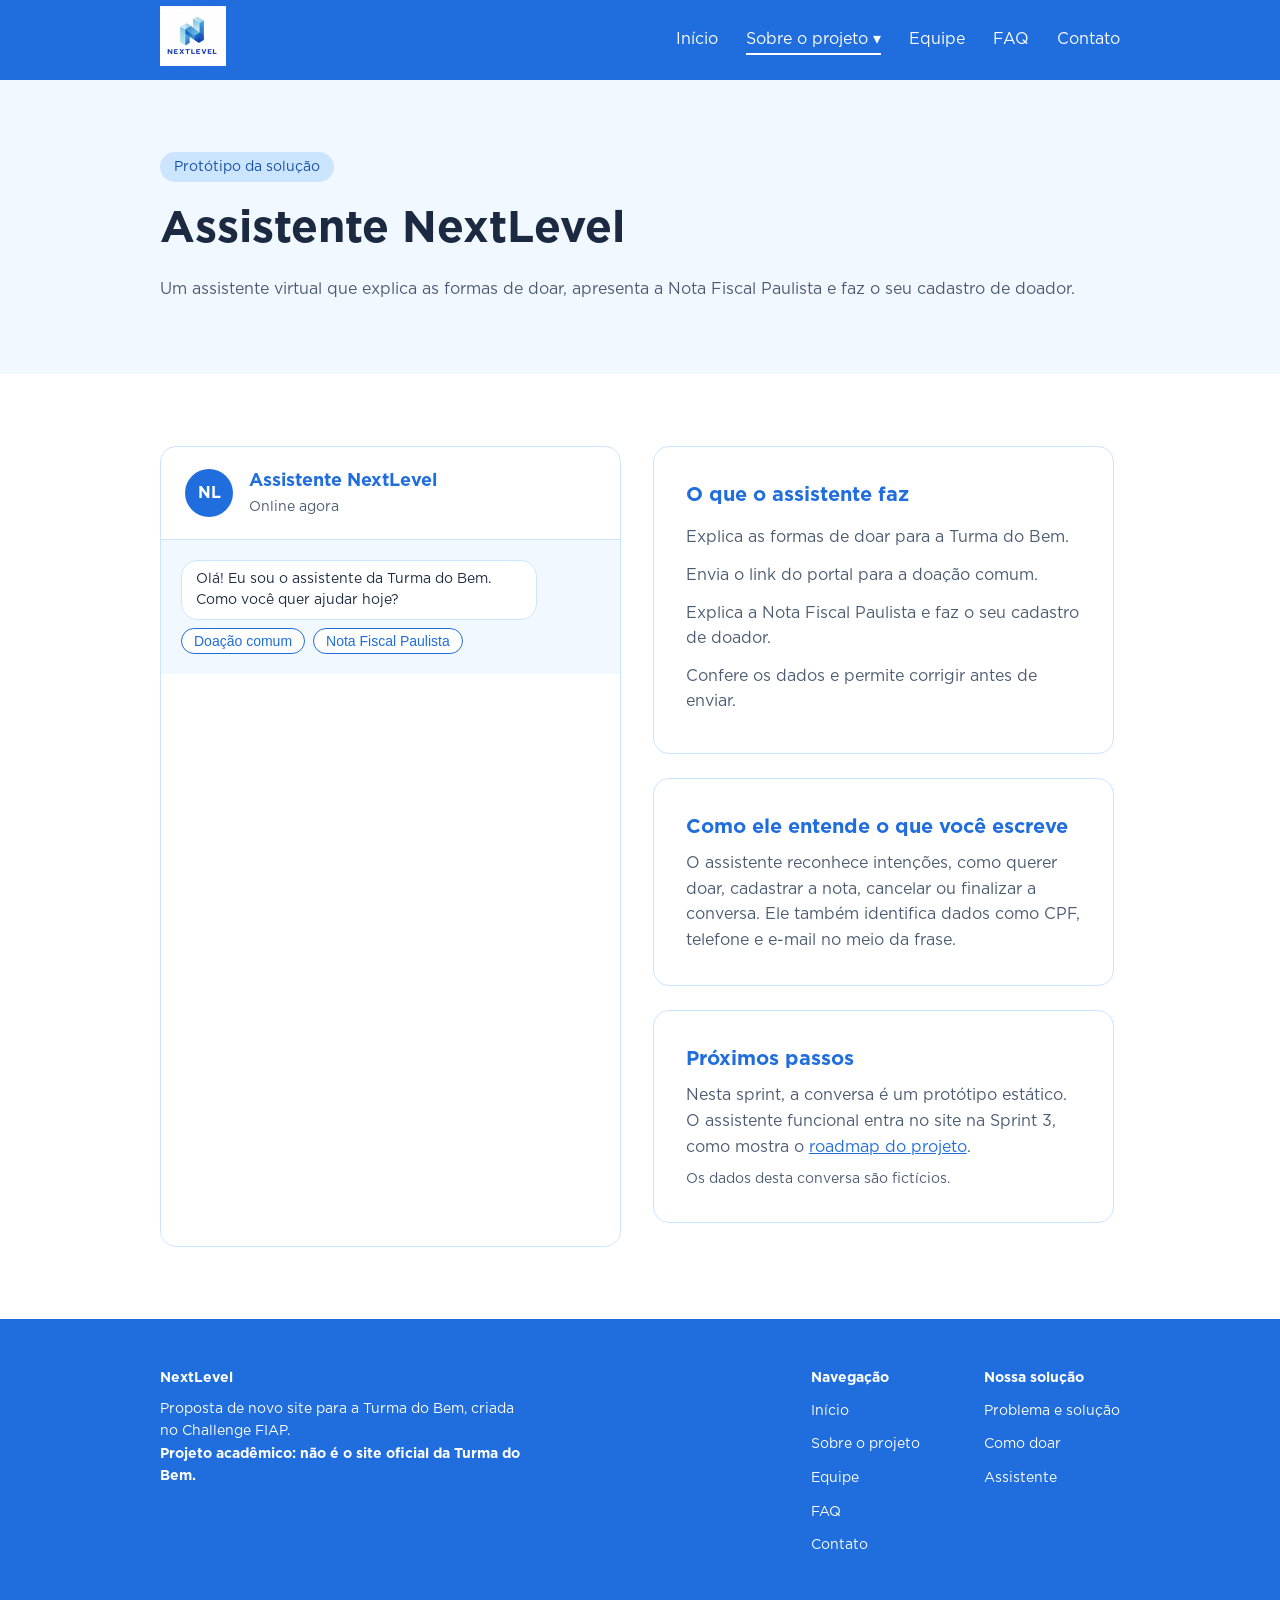
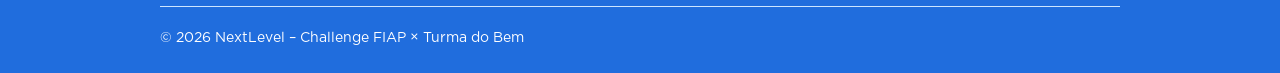
==== commit f8491858: "preparação do HTML para o assistente" ====
--- a/pages/assistente.html
+++ b/pages/assistente.html
@@ -94,61 +94,10 @@
                 hoje?
               </li>
               <li class="chat-opcoes flex">
-                <span class="opcao">Doação comum</span>
-                <span class="opcao">Nota Fiscal Paulista</span>
-              </li>
-              <li class="msg msg-usuario">Quero doar minha nota fiscal</li>
-              <li class="msg msg-bot">
-                Com a Nota Fiscal Paulista, parte do imposto das suas compras vai
-                para a Turma do Bem, sem custo para você. Para ativar, é só
-                entrar no site da Nota Fiscal Paulista e escolher a Turma do Bem
-                como entidade.
-              </li>
-              <li class="msg msg-bot">
-                Enquanto isso, vou fazer o seu cadastro de doador. Digite o seu
-                CPF:
-              </li>
-              <li class="msg msg-usuario">123.456.789-00</li>
-              <li class="msg msg-bot">Agora, digite o seu telefone:</li>
-              <li class="msg msg-usuario">(11) 90000-0000</li>
-              <li class="msg msg-bot">Qual é o seu e-mail?</li>
-              <li class="msg msg-usuario">joao@email.com</li>
-              <li class="msg msg-bot">Como você gostaria de ser chamado?</li>
-              <li class="msg msg-usuario">João Neto</li>
-              <li class="msg msg-bot">
-                Confira se os seus dados estão corretos:
-                <ul class="msg-dados">
-                  <li><strong>Nome:</strong> João Neto</li>
-                  <li><strong>CPF:</strong> 123.456.789-00</li>
-                  <li><strong>Telefone:</strong> (11) 90000-0000</li>
-                  <li><strong>E-mail:</strong> joao@email.com</li>
-                </ul>
-              </li>
-              <li class="chat-opcoes flex">
-                <span class="opcao">Sim, está certo</span>
-                <span class="opcao">Corrigir dados</span>
-              </li>
-              <li class="msg msg-usuario">Sim, está certo</li>
-              <li class="msg msg-bot">
-                Seu cadastro de doador foi gerado com sucesso! A Turma do Bem
-                agradece a colaboração. Gostaria de doar uma quantia também?
-              </li>
-              <li class="msg msg-usuario">Finalizar conversa</li>
-              <li class="msg msg-bot">
-                Muito obrigado por usar o assistente da Turma do Bem. Esperamos
-                contar com o seu apoio sempre!
+                <button type="button" class="opcao" data-passo="doacao-comum">Doação comum</button>
+                <button type="button" class="opcao" data-passo="nota-fiscal">Nota Fiscal Paulista</button>
               </li>
             </ol>
-
-            <!-- Campo de mensagem (apenas visual nesta sprint) -->
-            <div class="chat-campo flex">
-              <input
-                type="text"
-                placeholder="Digite sua mensagem"
-                aria-label="Digite sua mensagem"
-              />
-              <button type="button" class="btn btn-primary">Enviar</button>
-            </div>
           </article>
 
           <!-- Explicação do assistente -->
--- a/css/style.css
+++ b/css/style.css
@@ -9,6 +9,8 @@
    #F2F8FF  azul bem claro (fundo de algumas seções)
    #1B2A41  texto principal
    #4A5A70  texto secundário
+   #D93025  vermelho (erros do formulário)
+   #1E8E3E  verde (mensagem de sucesso)
 
    Sumário:
    1. Base (reset, textos e títulos)
@@ -494,6 +496,23 @@
     height: 8.75rem;
 }
 
+/* Validação do formulário */
+.form-group .campo-erro {
+    border-color: #D93025;
+}
+
+.mensagem-erro {
+    color: #D93025;
+    font-size: 0.85rem;
+    margin-top: 0.25rem;
+}
+
+.mensagem-sucesso {
+    color: #1E8E3E;
+    font-weight: 700;
+    margin-top: 1rem;
+}
+
 /* Cards empilhados na coluna lateral */
 aside .card {
     margin-bottom: 1.5rem;
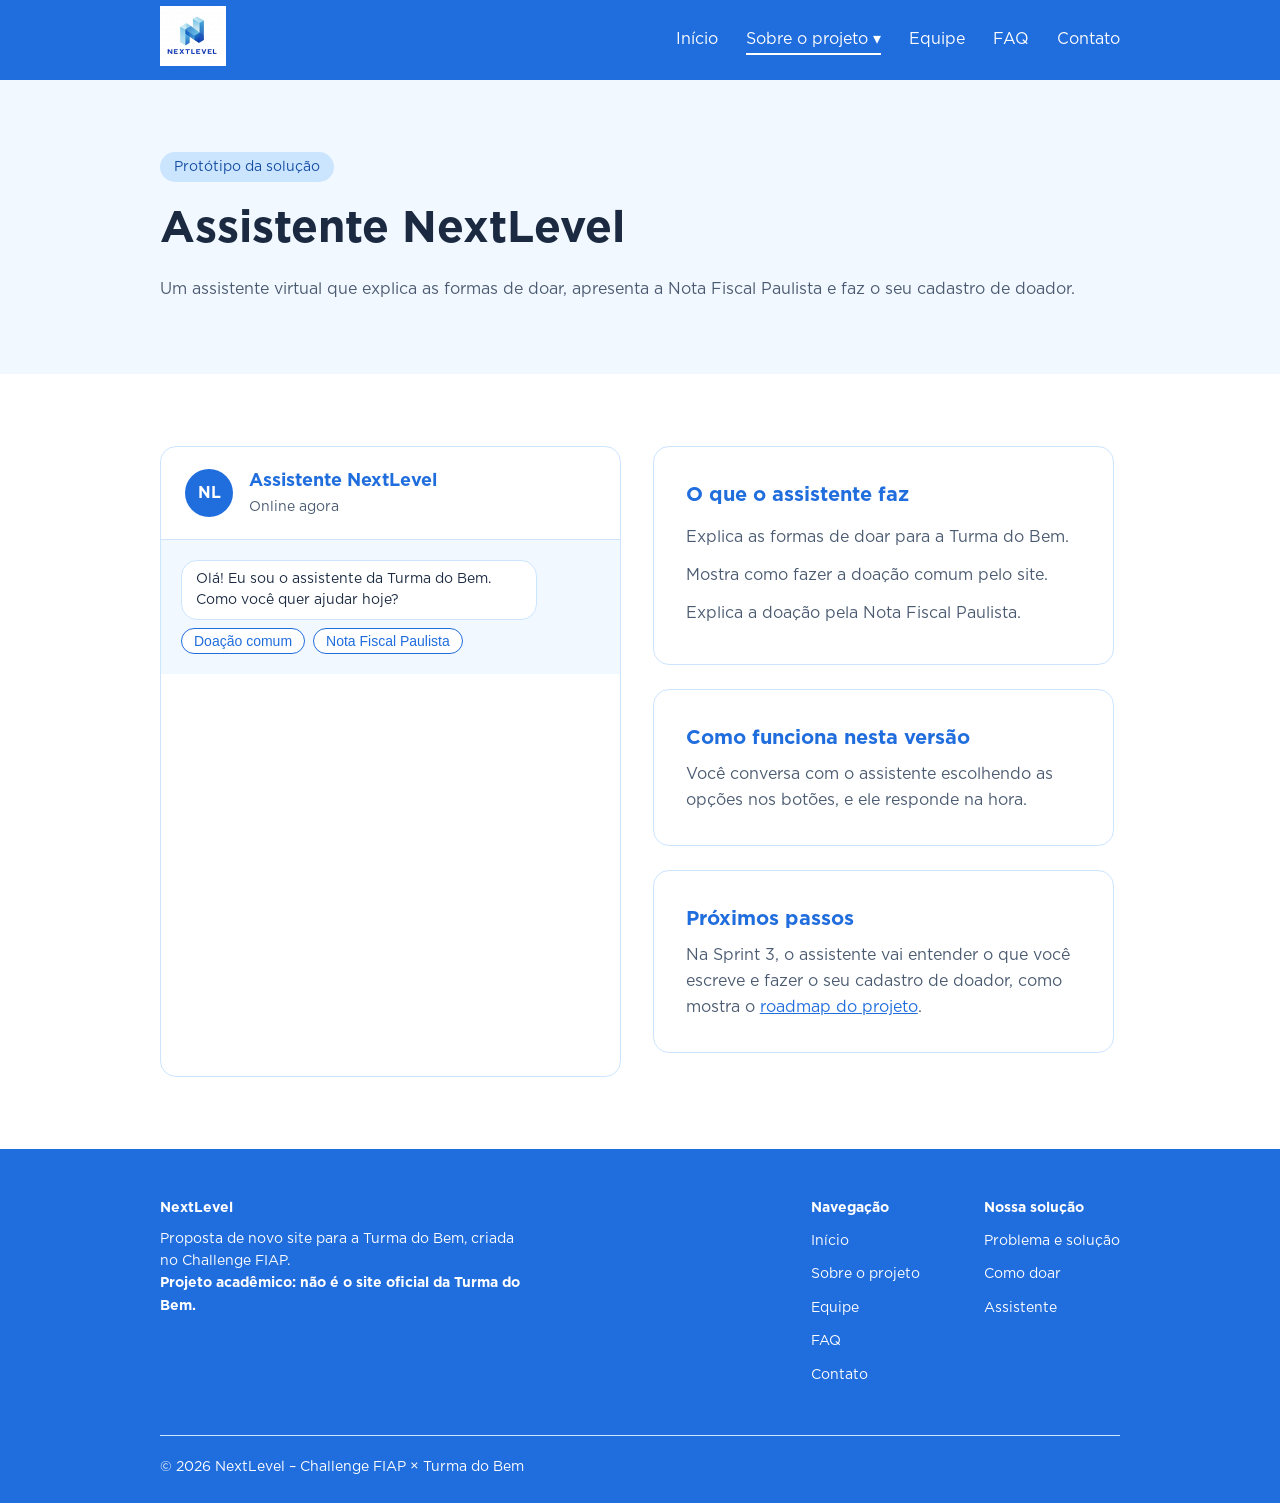
==== commit 471313cb: "finalizando pagina assistente" ====
--- a/pages/assistente.html
+++ b/pages/assistente.html
@@ -107,29 +107,24 @@
               <h3>O que o assistente faz</h3>
               <ul class="lista-simples">
                 <li>Explica as formas de doar para a Turma do Bem.</li>
-                <li>Envia o link do portal para a doação comum.</li>
-                <li>
-                  Explica a Nota Fiscal Paulista e faz o seu cadastro de doador.
-                </li>
-                <li>Confere os dados e permite corrigir antes de enviar.</li>
+                <li>Mostra como fazer a doação comum pelo site.</li>
+                <li>Explica a doação pela Nota Fiscal Paulista.</li>
               </ul>
             </div>
             <div class="card">
-              <h3>Como ele entende o que você escreve</h3>
+              <h3>Como funciona nesta versão</h3>
               <p>
-                O assistente reconhece intenções, como querer doar, cadastrar a
-                nota, cancelar ou finalizar a conversa. Ele também identifica
-                dados como CPF, telefone e e-mail no meio da frase.
+                Você conversa com o assistente escolhendo as opções nos botões,
+                e ele responde na hora.
               </p>
             </div>
             <div class="card">
               <h3>Próximos passos</h3>
               <p>
-                Nesta sprint, a conversa é um protótipo estático. O assistente
-                funcional entra no site na Sprint 3, como mostra o
+                Na Sprint 3, o assistente vai entender o que você escreve e
+                fazer o seu cadastro de doador, como mostra o
                 <a href="sobre.html">roadmap do projeto</a>.
               </p>
-              <p class="nota">Os dados desta conversa são fictícios.</p>
             </div>
           </aside>
         </div>
--- a/css/style.css
+++ b/css/style.css
@@ -1,37 +1,25 @@
-/* ==========================================================
-   NextLevel – Challenge Turma do Bem (FIAP – Sprint 02)
-   Folha de estilo principal (responsiva: desktop, tablet e celular)
-
-   Cores usadas (paleta do Figma):
-   #206DDD  azul principal (header, rodapé, títulos, botões)
-   #154EA3  azul escuro (botão com o mouse em cima)
-   #CCE5FF  azul claro (bordas, etiquetas)
-   #F2F8FF  azul bem claro (fundo de algumas seções)
-   #1B2A41  texto principal
-   #4A5A70  texto secundário
-   #D93025  vermelho (erros do formulário)
-   #1E8E3E  verde (mensagem de sucesso)
-
-   Sumário:
-   1. Base (reset, textos e títulos)
-   2. Layout (container, seções, linhas e colunas)
-   3. Componentes (botões, etiquetas, cards)
-   4. Header e menu
-   5. Footer
-   6. Página inicial
-   7. Sobre
-   8. Integrantes
-   9. FAQ
-   10. Formulário (Contato)
-   11. Páginas da solução (Problema e solução, Como doar e Assistente)
-   12. Media queries (tablet ≤991px, celular ≤767px e ≤480px, desktop ≥992px e ≥1300px)
-   ========================================================== */
-
-
-/* ---------- 1. Base ---------- */
-
-/* Tamanho base: 100% = 16px. Todo o site usa rem, então mudar este valor
-   nas media queries ajusta fontes e espaçamentos de uma vez só */
+/* Variáveis */
+:root {
+    --cor-principal: #206DDD;
+    --cor-principal-escura: #154EA3;
+    --cor-clara: #CCE5FF;
+    --cor-fundo-claro: #F2F8FF;
+    --cor-branca: #FFFFFF;
+    --cor-texto: #1B2A41;
+    --cor-texto-secundario: #4A5A70;
+    --cor-erro: #D93025;
+    --cor-sucesso: #1E8E3E;
+
+    --fonte: "Gotham", Arial, sans-serif;
+
+    --raio-pequeno: 0.5rem;
+    --raio-medio: 1rem;
+    --raio-grande: 1.875rem;
+
+    --sombra: 0 0.25rem 0.75rem rgba(27, 42, 65, 0.15);
+}
+
+/* Base */
 html {
     font-size: 100%;
 }
@@ -43,11 +31,11 @@
 }
 
 body {
-    font-family: "Gotham", Arial, sans-serif;
+    font-family: var(--fonte);
     font-size: 1rem;
     line-height: 1.6;
-    color: #1B2A41;
-    background-color: #FFFFFF;
+    color: var(--cor-texto);
+    background-color: var(--cor-branca);
 }
 
 h1 {
@@ -57,22 +45,22 @@
 
 h2 {
     font-size: 1.875rem;
-    color: #206DDD;
+    color: var(--cor-principal);
     margin-bottom: 0.75rem;
 }
 
 h3 {
     font-size: 1.25rem;
-    color: #206DDD;
+    color: var(--cor-principal);
     margin-bottom: 0.5rem;
 }
 
 p {
-    color: #4A5A70;
+    color: var(--cor-texto-secundario);
 }
 
 a {
-    color: #206DDD;
+    color: var(--cor-principal);
 }
 
 ul,
@@ -80,20 +68,17 @@
     list-style: none;
 }
 
-/* Texto de apoio (texto embaixo dos títulos) */
 .subtitle {
     font-size: 1.125rem;
     margin-bottom: 2.5rem;
 }
 
-/* Texto pequeno (fontes, RM, observações) */
 .nota {
     font-size: 0.875rem;
     margin-top: 0.5rem;
 }
 
-
-/* ---------- 2. Layout ---------- */
+/* Layout */
 .container {
     width: 90%;
     margin: 0 auto;
@@ -104,116 +89,104 @@
 }
 
 .section-alt {
-    background-color: #F2F8FF;
-}
-
-/* Linha: coloca os itens lado a lado e quebra para baixo quando não cabem */
+    background-color: var(--cor-fundo-claro);
+}
+
 .linha {
     display: flex;
     flex-wrap: wrap;
     gap: 2rem;
 }
 
-/* Colunas: largura de cada item dentro da .linha */
 .col-2 {
-    width: 48%; 
+    width: 48%;
 }
 
 .col-3 {
-    width: 31%; 
+    width: 31%;
 }
 
 .col-4 {
     width: 22%;
 }
 
-/* Itens lado a lado  */
 .flex {
     display: flex;
     align-items: center;
     gap: 1rem;
 }
 
-
-/* ---------- 3. Componentes ---------- */
-
-
+/* Componentes */
 .btn {
     display: inline-block;
     padding: 0.75rem 1.5rem;
-    border-radius: 30px;
-    border: 2px solid #206DDD;
-    font-family: "Gotham", Arial, sans-serif;
+    border-radius: var(--raio-grande);
+    border: 0.125rem solid var(--cor-principal);
+    font-family: var(--fonte);
     font-size: 0.9375rem;
     text-decoration: none;
     cursor: pointer;
 }
 
 .btn-primary {
-    background-color: #206DDD;
-    color: #FFFFFF;
+    background-color: var(--cor-principal);
+    color: var(--cor-branca);
 }
 
 .btn-primary:hover {
-    background-color: #154EA3;
+    background-color: var(--cor-principal-escura);
 }
 
 .btn-secondary {
-    background-color: #FFFFFF;
-    color: #206DDD;
+    background-color: var(--cor-branca);
+    color: var(--cor-principal);
 }
 
 .btn-secondary:hover {
-    background-color: #CCE5FF;
-}
-
-/* Etiqueta pequena */
+    background-color: var(--cor-clara);
+}
+
 .tag {
     display: inline-block;
     padding: 0.25rem 0.875rem;
-    border-radius: 30px;
-    background-color: #CCE5FF;
-    color: #154EA3;
+    border-radius: var(--raio-grande);
+    background-color: var(--cor-clara);
+    color: var(--cor-principal-escura);
     font-size: 0.875rem;
     margin-bottom: 0.75rem;
 }
 
-/* Card.*/
 .card {
-    background-color: #FFFFFF;
-    border: 1px solid #CCE5FF;
-    border-radius: 16px;
+    background-color: var(--cor-branca);
+    border: 0.0625rem solid var(--cor-clara);
+    border-radius: var(--raio-medio);
     padding: 2rem;
 }
 
-/* Card */
 .card-destaque {
-    border: 2px solid #206DDD;
-}
-
-/* Card*/
+    border: 0.125rem solid var(--cor-principal);
+}
+
 .card-lista h3 {
     padding-bottom: 1rem;
-    border-bottom: 2px solid #206DDD;
+    border-bottom: 0.125rem solid var(--cor-principal);
 }
 
 .card-lista li {
     padding: 0.875rem 0;
-    border-bottom: 1px solid #CCE5FF;
-}
-
-/* Número em destaque dentro dos cards */
+    border-bottom: 0.0625rem solid var(--cor-clara);
+}
+
 .numero {
     display: block;
     font-size: 2.5rem;
     font-weight: 700;
-    color: #206DDD;
-}
-
-
-/* -- 4. Header e menu ----- */
+    color: var(--cor-principal);
+}
+
+/* Header e menu */
 .site-header {
-    background-color: #206DDD;
+    background-color: var(--cor-principal);
 }
 
 .header-content {
@@ -233,33 +206,31 @@
 }
 
 .nav-list a {
-    color: #FFFFFF;
+    color: var(--cor-branca);
     text-decoration: none;
     padding: 0.375rem 0;
 }
 
-/* Link com o mouse em cima e link da página atual (.active) */
 .nav-list a:hover,
 .nav-list a.active {
-    border-bottom: 2px solid #FFFFFF;
-}
-
-/* Submenu de "Sobre o projeto" */
+    border-bottom: 0.125rem solid var(--cor-branca);
+}
+
 .submenu {
-    position: relative; /* o submenu se posiciona a partir deste item */
+    position: relative;
 }
 
 .submenu-lista {
-    display: none; /* esconde até o mouse ficar em cima */
-    position: absolute; /* flutua sobre a página sem empurrar o conteúdo */
-    top: 100%; /* logo abaixo de "Sobre o projeto" */
+    display: none;
+    position: absolute;
+    top: 100%;
     left: 0;
     width: 12.5rem;
     padding: 0.5rem 0;
-    background-color: #FFFFFF;
-    border: 1px solid #CCE5FF;
-    border-radius: 8px;
-    box-shadow: 0 4px 12px rgba(27, 42, 65, 0.15);
+    background-color: var(--cor-branca);
+    border: 0.0625rem solid var(--cor-clara);
+    border-radius: var(--raio-pequeno);
+    box-shadow: var(--sombra);
 }
 
 .submenu:hover .submenu-lista {
@@ -269,15 +240,14 @@
 .submenu-lista a {
     display: block;
     padding: 0.5rem 1rem;
-    color: #206DDD;
+    color: var(--cor-principal);
 }
 
 .submenu-lista a:hover {
     border-bottom: none;
-    background-color: #F2F8FF;
-}
-
-/* Botão do menu hambúrguer: escondido no desktop (aparece nas media queries) */
+    background-color: var(--cor-fundo-claro);
+}
+
 .menu-toggle {
     display: none;
     flex-direction: column;
@@ -288,24 +258,22 @@
     cursor: pointer;
 }
 
-/* As três barrinhas do ícone */
 .menu-toggle-barra {
     width: 1.75rem;
     height: 0.2rem;
-    background-color: #FFFFFF;
-    border-radius: 2px;
-}
-
-
-/* ---------- 5. Footer ---------- */
+    background-color: var(--cor-branca);
+    border-radius: 0.125rem;
+}
+
+/* Footer */
 .site-footer {
-    background-color: #206DDD;
-    color: #FFFFFF;
+    background-color: var(--cor-principal);
+    color: var(--cor-branca);
     padding: 3rem 0 1.5rem;
 }
 
 .site-footer p {
-    color: #FFFFFF;
+    color: var(--cor-branca);
     font-size: 0.875rem;
 }
 
@@ -314,7 +282,6 @@
     justify-content: space-between;
 }
 
-/* Texto de apresentação do rodapé */
 .footer-content p {
     width: 22.5rem;
 }
@@ -324,24 +291,21 @@
     margin-bottom: 0.5rem;
 }
 
-/* Duas colunas de links: Navegação e Nossa solução */
 .footer-nav {
     display: flex;
     gap: 4rem;
 }
 
-/* Títulos das colunas*/
 .footer-nav p {
     width: auto;
 }
 
-/* Links um embaixo do outro */
 .footer-links li {
     margin-bottom: 0.5rem;
 }
 
 .footer-links a {
-    color: #FFFFFF;
+    color: var(--cor-branca);
     text-decoration: none;
     font-size: 0.875rem;
 }
@@ -353,13 +317,12 @@
 .footer-bottom {
     margin-top: 2.5rem;
     padding-top: 1.25rem;
-    border-top: 1px solid #CCE5FF;
-}
-
-
-/* ---------- 6. Página inicial ---------- */
+    border-top: 0.0625rem solid var(--cor-clara);
+}
+
+/* Página inicial */
 .hero {
-    background-color: #F2F8FF;
+    background-color: var(--cor-fundo-claro);
     padding: 6rem 0;
 }
 
@@ -374,10 +337,9 @@
 }
 
 .hero h1 span {
-    color: #206DDD;
-}
-
-/* Bolinha azul  */
+    color: var(--cor-principal);
+}
+
 .passo {
     display: inline-block;
     width: 2.25rem;
@@ -385,36 +347,34 @@
     line-height: 2.25rem;
     text-align: center;
     border-radius: 50%;
-    background-color: #206DDD;
-    color: #FFFFFF;
+    background-color: var(--cor-principal);
+    color: var(--cor-branca);
     font-weight: 700;
     margin-bottom: 1rem;
 }
 
-/* Faixa azul de chamada para doação */
 .cta-box {
     display: flex;
     align-items: center;
     justify-content: space-between;
     gap: 2.5rem;
-    background-color: #206DDD;
-    border-radius: 16px;
+    background-color: var(--cor-principal);
+    border-radius: var(--raio-medio);
     padding: 3.5rem;
 }
 
 .cta-box h2,
 .cta-box p {
-    color: #FFFFFF;
+    color: var(--cor-branca);
 }
 
 .cta-box .btn-primary {
-    background-color: #FFFFFF;
-    color: #206DDD;
+    background-color: var(--cor-branca);
+    color: var(--cor-principal);
     white-space: nowrap;
 }
 
-
-/* ---------- 7. Sobre ---------- */
+/* Sobre */
 .about-block {
     align-items: center;
     margin-bottom: 4.5rem;
@@ -424,8 +384,7 @@
     margin-bottom: 1rem;
 }
 
-
-/* ---------- 8. Integrantes ---------- */
+/* Integrantes */
 .member-photo {
     width: 5.5rem;
     height: 5.5rem;
@@ -441,20 +400,19 @@
 }
 
 dd {
-    color: #4A5A70;
+    color: var(--cor-texto-secundario);
     margin-bottom: 1rem;
 }
 
-
-/* ---------- 9. FAQ ---------- */
+/* FAQ */
 .faq-list {
     width: 53.75rem;
     margin: 0 auto;
 }
 
 .faq-item {
-    border: 1px solid #CCE5FF;
-    border-radius: 8px;
+    border: 0.0625rem solid var(--cor-clara);
+    border-radius: var(--raio-pequeno);
     margin-bottom: 0.75rem;
 }
 
@@ -468,8 +426,7 @@
     padding: 0 1.5rem 1.25rem;
 }
 
-
-/* ---------- 10. Formulário (Contato) ---------- */
+/* Contato */
 .form-group {
     display: flex;
     flex-direction: column;
@@ -484,62 +441,62 @@
 .form-group input,
 .form-group select,
 .form-group textarea {
-    font-family: "Gotham", Arial, sans-serif;
+    font-family: var(--fonte);
     font-size: 0.9375rem;
     padding: 0.625rem 0.625rem;
-    border: 1px solid #CCE5FF;
-    border-radius: 8px;
-    background-color: #FFFFFF;
+    border: 0.0625rem solid var(--cor-clara);
+    border-radius: var(--raio-pequeno);
+    background-color: var(--cor-branca);
 }
 
 .form-group textarea {
     height: 8.75rem;
 }
 
-/* Validação do formulário */
+.form-group input:focus,
+.form-group select:focus,
+.form-group textarea:focus {
+    outline: none;
+    border-color: var(--cor-principal);
+}
+
 .form-group .campo-erro {
-    border-color: #D93025;
+    border-color: var(--cor-erro);
 }
 
 .mensagem-erro {
-    color: #D93025;
+    color: var(--cor-erro);
     font-size: 0.85rem;
     margin-top: 0.25rem;
 }
 
 .mensagem-sucesso {
-    color: #1E8E3E;
+    color: var(--cor-sucesso);
     font-weight: 700;
     margin-top: 1rem;
 }
 
-/* Cards empilhados na coluna lateral */
 aside .card {
     margin-bottom: 1.5rem;
 }
 
-
-/* ---------- 11. Páginas da solução (Problema e solução, Como doar e Assistente) ---------- */
-
-/* Botão dentro dos cards de doação */
+/* Páginas da solução */
 .botao-card {
     margin-top: 1.25rem;
 }
 
-/* Lista simples dentro dos cards */
 .lista-simples li {
     padding: 0.375rem 0;
-    color: #4A5A70;
-}
-
-/* Jornada do doador (página Problema e solução) */
+    color: var(--cor-texto-secundario);
+}
+
 .jornada li {
     display: flex;
     align-items: center;
     gap: 0.75rem;
     padding: 0.625rem 0;
-    border-bottom: 1px solid #CCE5FF;
-    color: #4A5A70;
+    border-bottom: 0.0625rem solid var(--cor-clara);
+    color: var(--cor-texto-secundario);
 }
 
 .jornada .passo {
@@ -547,23 +504,19 @@
     flex-shrink: 0;
 }
 
-/* Passo cinza: o caminho do site atual */
 .passo-cinza {
-    background-color: #4A5A70;
-}
-
-/* Janela do chat: o card sem espaçamento interno */
+    background-color: var(--cor-texto-secundario);
+}
+
 .chat {
     padding: 0;
 }
 
-/* Topo do chat: ícone + nome do assistente */
 .chat-topo {
     padding: 1.25rem 1.5rem;
-    border-bottom: 1px solid #CCE5FF;
-}
-
-/* Ícone do assistente: círculo azul com as iniciais NL */
+    border-bottom: 0.0625rem solid var(--cor-clara);
+}
+
 .chat-avatar {
     display: inline-block;
     width: 3rem;
@@ -571,8 +524,8 @@
     line-height: 3rem;
     text-align: center;
     border-radius: 50%;
-    background-color: #206DDD;
-    color: #FFFFFF;
+    background-color: var(--cor-principal);
+    color: var(--cor-branca);
     font-weight: 700;
     flex-shrink: 0;
 }
@@ -586,84 +539,52 @@
     margin-top: 0;
 }
 
-/* Área das mensagens: uma embaixo da outra, cada uma do tamanho do texto */
 .chat-mensagens {
     display: flex;
-    flex-direction: column; /* empilha as mensagens */
-    align-items: flex-start; /* cada balão fica do tamanho do seu texto */
+    flex-direction: column;
+    align-items: flex-start;
     gap: 0.5rem;
     padding: 1.25rem;
-    background-color: #F2F8FF;
-}
-
-/* Balão de mensagem */
+    background-color: var(--cor-fundo-claro);
+}
+
 .msg {
     padding: 0.5rem 0.875rem;
-    border-radius: 16px;
+    border-radius: var(--raio-medio);
     font-size: 0.875rem;
     line-height: 1.5;
 }
 
-/* Mensagens do assistente: sobra sempre um espaço à direita */
 .msg-bot {
     margin-right: 15%;
-}
-
-/* Mensagem do assistente */
-.msg-bot {
-    background-color: #FFFFFF;
-    border: 1px solid #CCE5FF;
-    color: #1B2A41;
-}
-
-/* Mensagem do usuário */
+    background-color: var(--cor-branca);
+    border: 0.0625rem solid var(--cor-clara);
+    color: var(--cor-texto);
+}
+
 .msg-usuario {
-    background-color: #206DDD;
-    color: #FFFFFF;
+    background-color: var(--cor-principal);
+    color: var(--cor-branca);
     margin-left: auto;
 }
 
-/* Resumo dos dados dentro da mensagem */
-.msg-dados {
-    margin-top: 0.5rem;
-}
-
-/* Botões de resposta rápida */
 .chat-opcoes {
     gap: 0.5rem;
 }
 
 .opcao {
     padding: 0.25rem 0.75rem;
-    border: 1px solid #206DDD;
-    border-radius: 30px;
-    background-color: #FFFFFF;
-    color: #206DDD;
+    border: 0.0625rem solid var(--cor-principal);
+    border-radius: var(--raio-grande);
+    background-color: var(--cor-branca);
+    color: var(--cor-principal);
     font-size: 0.875rem;
 }
 
-/* Campo de mensagem (apenas visual nesta sprint) */
-.chat-campo {
-    padding: 1rem 1.5rem;
-    border-top: 1px solid #CCE5FF;
-}
-
-.chat-campo input {
-    width: 100%;
-    padding: 0.625rem 1rem;
-    border: 1px solid #CCE5FF;
-    border-radius: 30px;
-    font-family: "Gotham", Arial, sans-serif;
-    font-size: 0.9375rem;
-}
-
-
-/* ---------- 12. Media queries ---------- */
-
-/* Tablet e celular (até 991px): menu hambúrguer + layout de tablet */
+/* Media queries */
 @media (max-width: 991px) {
     .header-content {
-        flex-wrap: wrap; /* permite o menu descer para a linha de baixo */
+        flex-wrap: wrap;
         height: auto;
         min-height: 5rem;
         padding: 0.625rem 0;
@@ -673,7 +594,6 @@
         display: flex;
     }
 
-    /* Menu fechado por padrão; ocupa a largura toda quando aberto */
     .menu-principal {
         display: none;
         width: 100%;
@@ -694,7 +614,6 @@
         padding: 0.75rem 0;
     }
 
-    /* No toque não existe hover: o submenu aparece sempre, recuado */
     .submenu-lista {
         display: block;
         position: static;
@@ -706,7 +625,7 @@
     }
 
     .submenu-lista a {
-        color: #FFFFFF;
+        color: var(--cor-branca);
         padding: 0.625rem 0;
     }
 
@@ -714,9 +633,8 @@
         background-color: transparent;
     }
 
-    /* Layout de tablet: tudo um pouco menor e duas colunas por linha */
     html {
-        font-size: 93.75%; /* 15px: todos os rem diminuem juntos */
+        font-size: 93.75%;
     }
 
     .col-2,
@@ -725,7 +643,6 @@
         width: 47%;
     }
 
-    /* Faixa de doação e rodapé: um item embaixo do outro */
     .cta-box,
     .footer-content {
         flex-direction: column;
@@ -742,10 +659,9 @@
     }
 }
 
-/* Celular (até 767px): uma coluna */
 @media (max-width: 767px) {
     html {
-        font-size: 90%; /* 14,4px */
+        font-size: 90%;
     }
 
     .col-2,
@@ -768,14 +684,12 @@
         padding: 1.75rem 1.5rem;
     }
 
-    /* Itens lado a lado podem descer para a linha de baixo */
     .flex,
     .footer-nav {
         flex-wrap: wrap;
     }
 }
 
-/* Celulares pequenos (até 480px): botões com a largura toda */
 @media (max-width: 480px) {
     .flex .btn,
     .cta-box .btn {
@@ -784,14 +698,12 @@
     }
 }
 
-/* desktops (≥992px) */
 @media (min-width: 992px) {
     .container {
         width: 60rem;
     }
 }
 
-/* Telas grandes (≥1300px */
 @media (min-width: 1300px) {
     .container {
         width: 77.5rem;
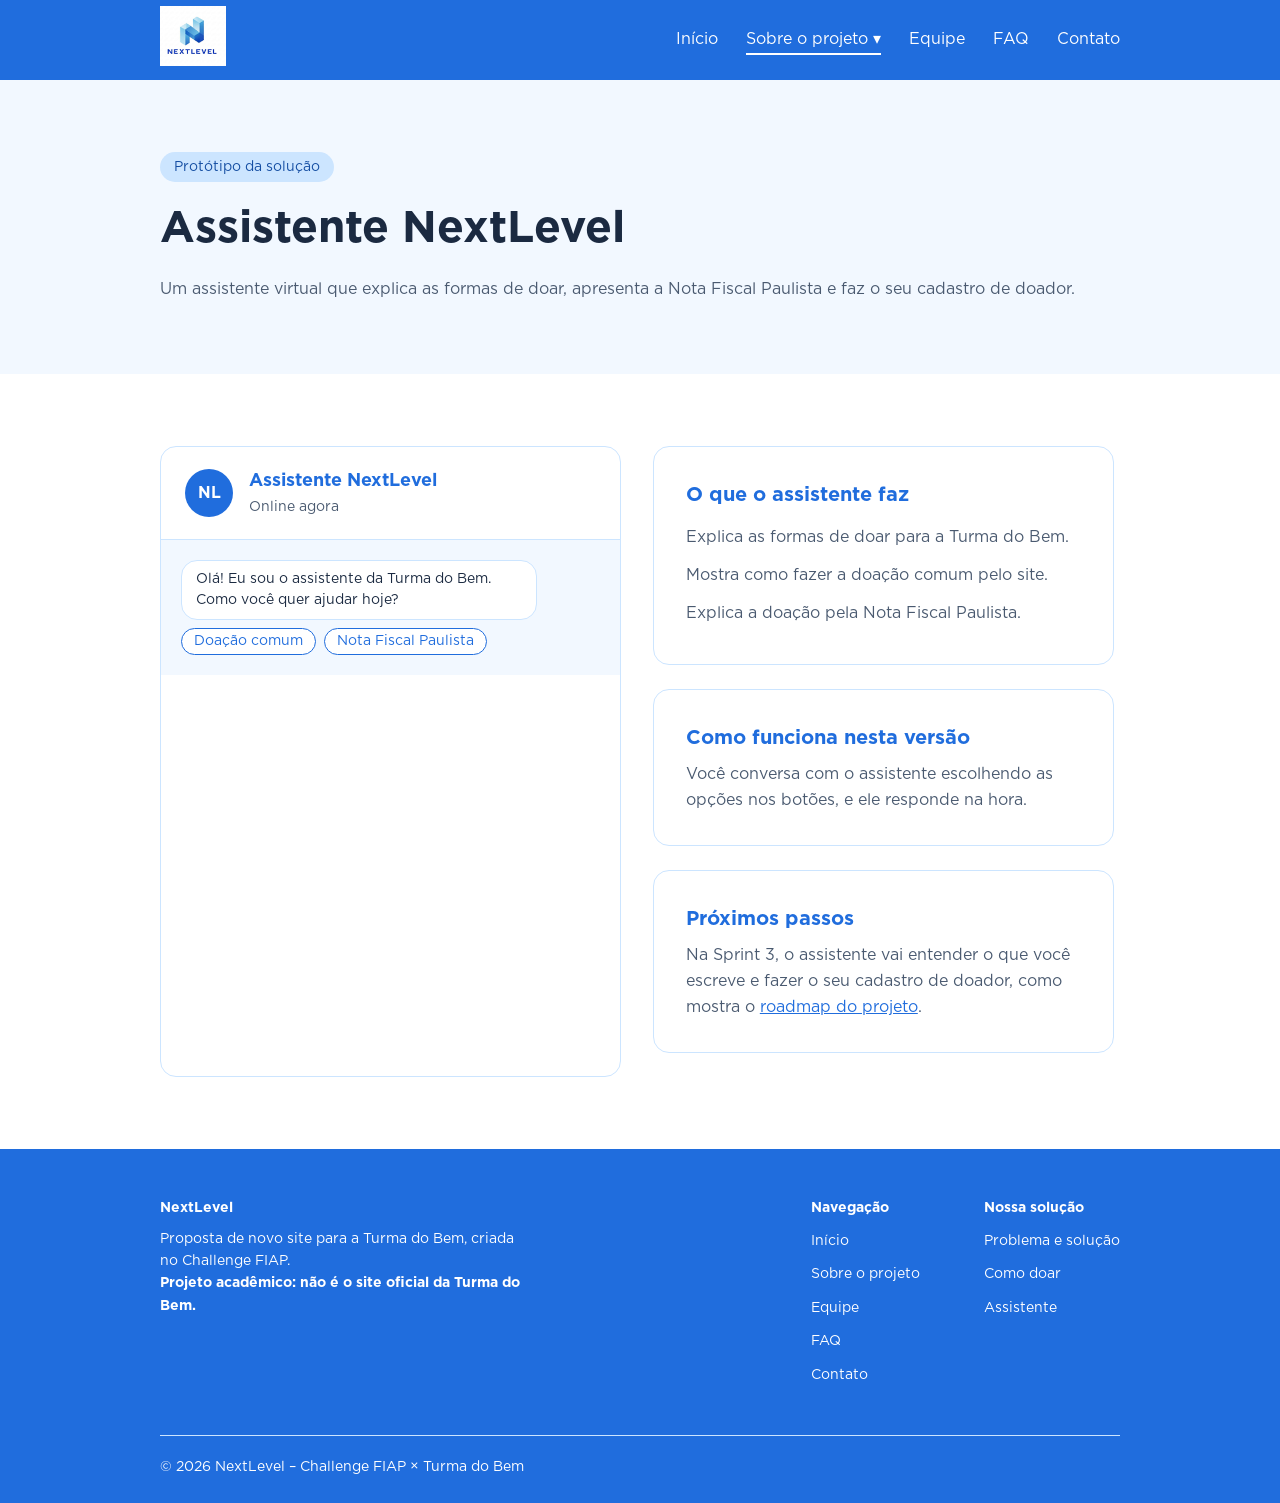
==== commit 80b3d3d4: "feat: adiciona respostas do assistente no HTML" ====
--- a/pages/assistente.html
+++ b/pages/assistente.html
@@ -93,9 +93,57 @@
                 Olá! Eu sou o assistente da Turma do Bem. Como você quer ajudar
                 hoje?
               </li>
-              <li class="chat-opcoes flex">
-                <button type="button" class="opcao" data-passo="doacao-comum">Doação comum</button>
-                <button type="button" class="opcao" data-passo="nota-fiscal">Nota Fiscal Paulista</button>
+              <li id="chat-inicio" class="chat-opcoes flex">
+                <button type="button" class="opcao" id="btn-doacao-comum">Doação comum</button>
+                <button type="button" class="opcao" id="btn-nota-fiscal">Nota Fiscal Paulista</button>
+              </li>
+
+              <li id="resposta-doacao-comum" class="chat-resposta">
+                <p class="msg msg-usuario">Doação comum</p>
+                <p class="msg msg-bot">
+                  A doação comum é feita direto no site da Turma do Bem, no
+                  valor que você quiser. Cada doação ajuda a levar tratamento
+                  odontológico gratuito para quem precisa.
+                </p>
+                <div class="chat-opcoes flex">
+                  <button type="button" class="opcao btn-voltar">Voltar ao início</button>
+                  <button type="button" class="opcao btn-finalizar">Finalizar</button>
+                </div>
+              </li>
+
+              <li id="resposta-nota-fiscal" class="chat-resposta">
+                <p class="msg msg-usuario">Nota Fiscal Paulista</p>
+                <p class="msg msg-bot">
+                  Com a Nota Fiscal Paulista, parte do imposto das suas compras
+                  vai para a Turma do Bem, sem custo para você. É só entrar no
+                  site da Nota Fiscal Paulista e escolher a Turma do Bem como
+                  entidade.
+                </p>
+                <div class="chat-opcoes flex">
+                  <button type="button" class="opcao" id="btn-cadastro">Quero me cadastrar</button>
+                  <button type="button" class="opcao btn-voltar">Voltar ao início</button>
+                </div>
+              </li>
+
+              <li id="resposta-cadastro" class="chat-resposta">
+                <p class="msg msg-usuario">Quero me cadastrar</p>
+                <p class="msg msg-bot">
+                  O cadastro de doador pelo assistente chega na próxima versão.
+                  Por enquanto, você pode falar com a gente pela página de
+                  <a href="contato.html">Contato</a>.
+                </p>
+                <div class="chat-opcoes flex">
+                  <button type="button" class="opcao btn-voltar">Voltar ao início</button>
+                  <button type="button" class="opcao btn-finalizar">Finalizar</button>
+                </div>
+              </li>
+
+              <li id="resposta-finalizar" class="chat-resposta">
+                <p class="msg msg-usuario">Finalizar</p>
+                <p class="msg msg-bot">
+                  Muito obrigado por usar o assistente da Turma do Bem.
+                  Esperamos contar com o seu apoio sempre!
+                </p>
               </li>
             </ol>
           </article>
--- a/css/style.css
+++ b/css/style.css
@@ -578,7 +578,25 @@
     border-radius: var(--raio-grande);
     background-color: var(--cor-branca);
     color: var(--cor-principal);
+    font-family: var(--fonte);
     font-size: 0.875rem;
+    cursor: pointer;
+}
+
+.opcao:hover {
+    background-color: var(--cor-clara);
+}
+
+.chat-resposta {
+    display: none;
+}
+
+.chat-resposta.show {
+    display: flex;
+    flex-direction: column;
+    align-items: flex-start;
+    gap: 0.5rem;
+    width: 100%;
 }
 
 /* Media queries */
